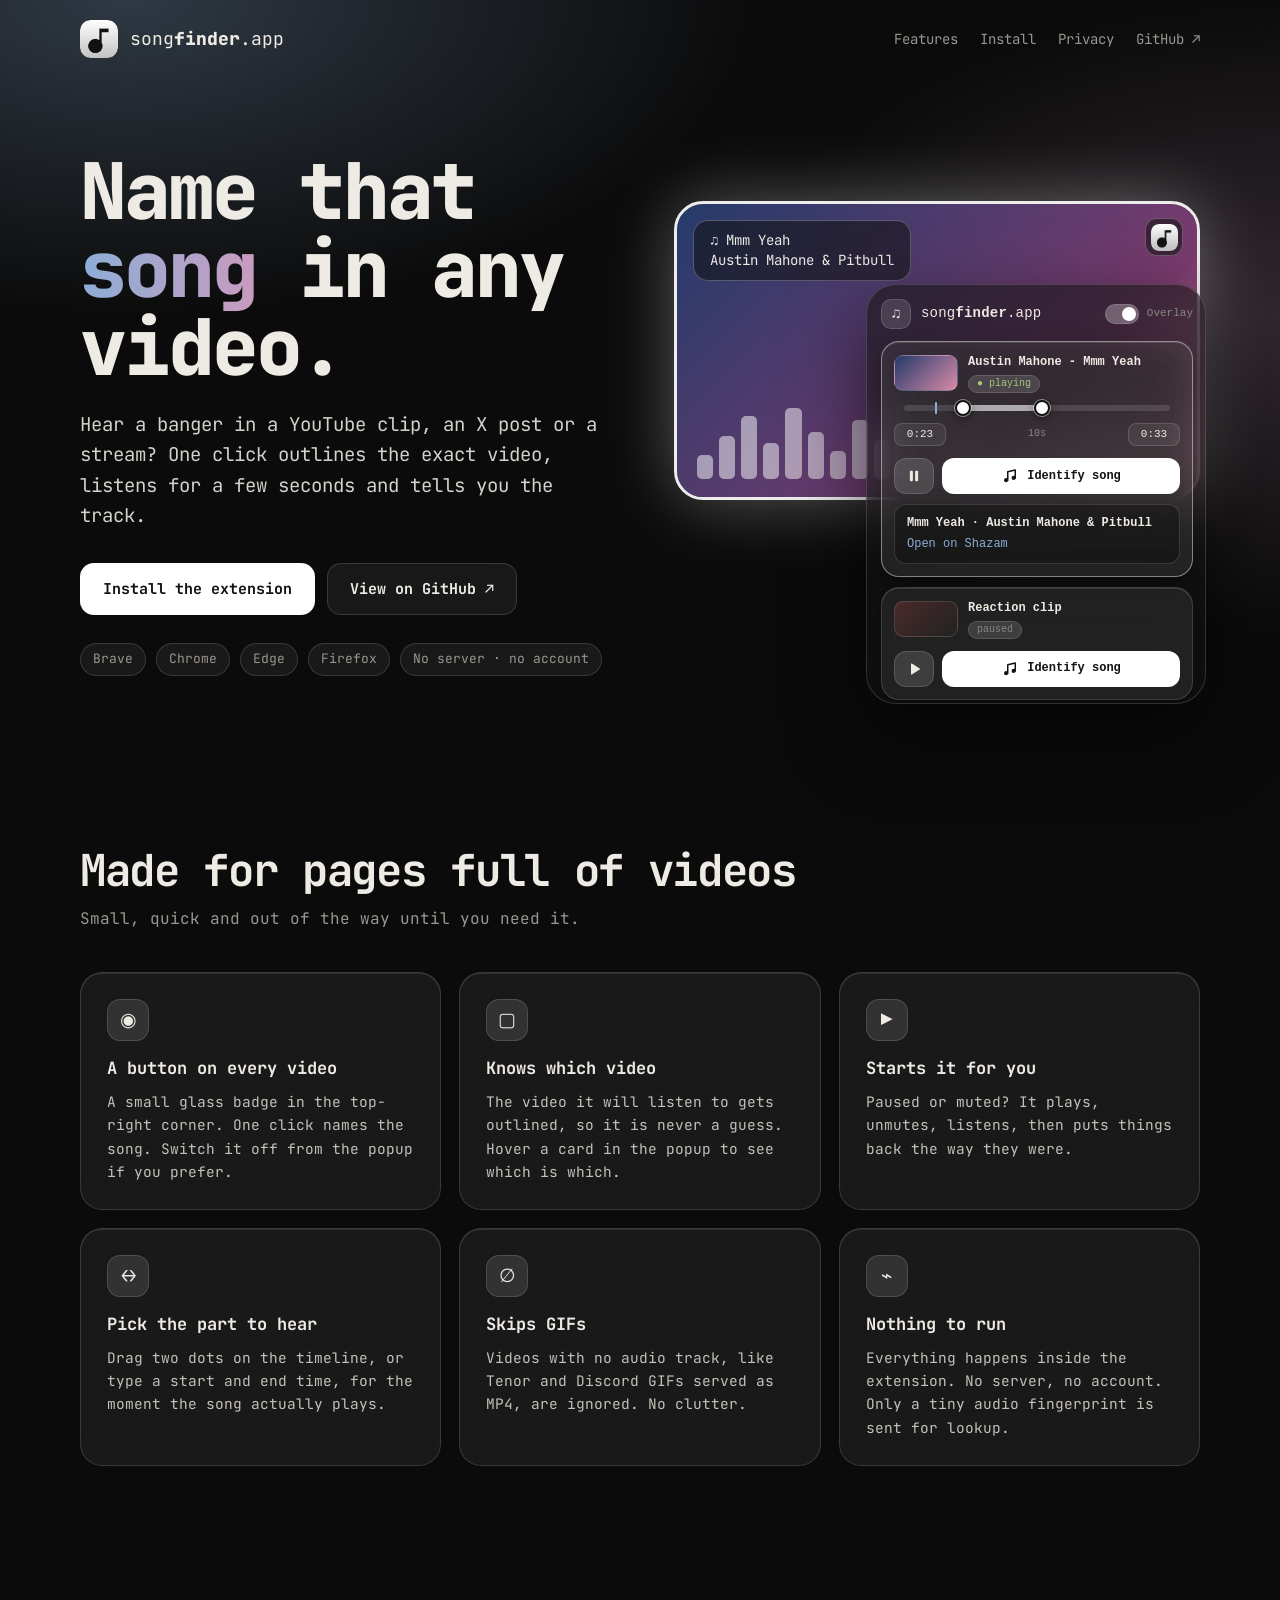
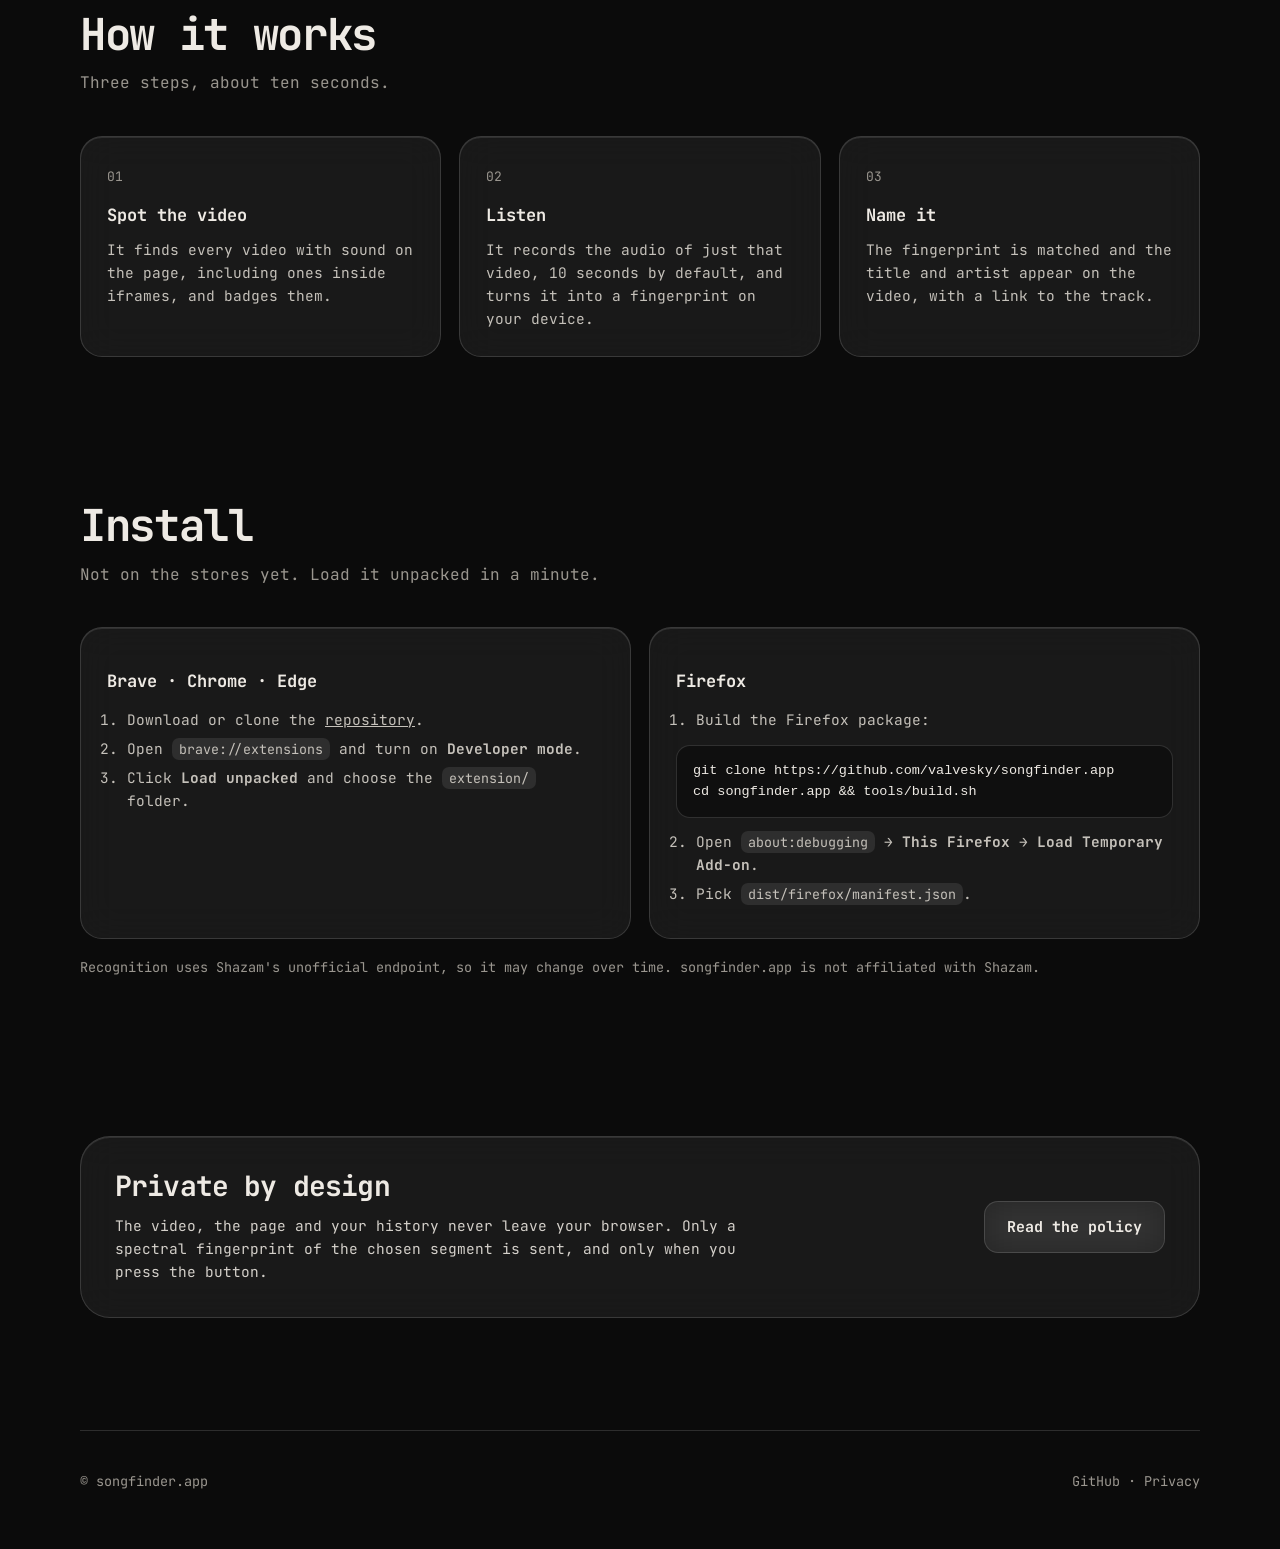
==== docs/index.html @ 54c0d018 "Rename to songfinder.app, Ghostty-style README, GitHub Pages site in docs/ Co-Authored-By: Claude So" ====
<!doctype html>
<html lang="en">
<head>
<meta charset="utf-8">
<meta name="viewport" content="width=device-width,initial-scale=1">
<title>songfinder.app: name the song in any video</title>
<meta name="description" content="A browser extension for Brave, Chrome, Edge and Firefox that outlines the video you're watching, listens for a few seconds and names the song. No server, no account.">
<link rel="icon" href="assets/icon.png">
<meta property="og:type" content="website">
<meta property="og:title" content="songfinder.app: name the song in any video">
<meta property="og:description" content="One click on any video. Outlines the right one, listens, names the track.">
<meta property="og:image" content="https://valvesky.github.io/songfinder.app/assets/social.png">
<meta name="twitter:card" content="summary_large_image">
<link rel="preconnect" href="https://fonts.googleapis.com"><link rel="preconnect" href="https://fonts.gstatic.com" crossorigin>
<link href="https://fonts.googleapis.com/css2?family=JetBrains+Mono:wght@400;500;700;800&display=swap" rel="stylesheet">
<link rel="stylesheet" href="site.css">
</head>
<body>
<div class="wrap">
  <nav>
    <a class="brand" href="./"><img src="assets/icon.png" alt=""><span>song<b>finder</b>.app</span></a>
    <div class="links"><a href="#features">Features</a><a href="#install">Install</a><a href="privacy.html">Privacy</a>
      <a class="keep" href="https://github.com/valvesky/songfinder.app">GitHub ↗</a></div>
  </nav>

  <header class="hero">
    <div>
      <h1>Name that <em>song</em> in any video.</h1>
      <p class="lead">Hear a banger in a YouTube clip, an X post or a stream? One click outlines the exact video, listens for a few seconds and tells you the track.</p>
      <div class="cta">
        <a class="btn primary" href="#install">Install the extension</a>
        <a class="btn" href="https://github.com/valvesky/songfinder.app">View on GitHub ↗</a>
      </div>
      <div class="chips"><span>Brave</span><span>Chrome</span><span>Edge</span><span>Firefox</span><span>No server · no account</span></div>
    </div>
    <div class="scene" aria-hidden="true">
      <div class="vid">
        <div class="tag">♫ Mmm Yeah
Austin Mahone &amp; Pitbull</div>
        <div class="badge"><img src="assets/icon.png" alt=""></div>
        <div class="bars"><i style="height:30%;animation-delay:-0.00s"></i><i style="height:55%;animation-delay:-0.13s"></i><i style="height:80%;animation-delay:-0.26s"></i><i style="height:45%;animation-delay:-0.39s"></i><i style="height:90%;animation-delay:-0.52s"></i><i style="height:60%;animation-delay:-0.65s"></i><i style="height:35%;animation-delay:-0.78s"></i><i style="height:75%;animation-delay:-0.91s"></i><i style="height:50%;animation-delay:-1.04s"></i><i style="height:95%;animation-delay:-1.17s"></i><i style="height:40%;animation-delay:-1.30s"></i><i style="height:70%;animation-delay:-1.43s"></i><i style="height:85%;animation-delay:-1.56s"></i><i style="height:30%;animation-delay:-1.69s"></i><i style="height:60%;animation-delay:-1.82s"></i><i style="height:80%;animation-delay:-1.95s"></i><i style="height:45%;animation-delay:-2.08s"></i><i style="height:65%;animation-delay:-2.21s"></i><i style="height:90%;animation-delay:-2.34s"></i><i style="height:50%;animation-delay:-2.47s"></i><i style="height:35%;animation-delay:-2.60s"></i><i style="height:70%;animation-delay:-2.73s"></i></div>
      </div>
      <div class="popup"><iframe src="assets/demo.html" title="songfinder.app popup" tabindex="-1"></iframe></div>
    </div>
  </header>

  <section id="features">
    <h2>Made for pages full of videos</h2>
    <p class="sub">Small, quick and out of the way until you need it.</p>
    <div class="grid">
      <div class="card"><div class="ico">◉</div><h3>A button on every video</h3><p>A small glass badge in the top-right corner. One click names the song. Switch it off from the popup if you prefer.</p></div>
      <div class="card"><div class="ico">▢</div><h3>Knows which video</h3><p>The video it will listen to gets outlined, so it is never a guess. Hover a card in the popup to see which is which.</p></div>
      <div class="card"><div class="ico">▶</div><h3>Starts it for you</h3><p>Paused or muted? It plays, unmutes, listens, then puts things back the way they were.</p></div>
      <div class="card"><div class="ico">↔</div><h3>Pick the part to hear</h3><p>Drag two dots on the timeline, or type a start and end time, for the moment the song actually plays.</p></div>
      <div class="card"><div class="ico">∅</div><h3>Skips GIFs</h3><p>Videos with no audio track, like Tenor and Discord GIFs served as MP4, are ignored. No clutter.</p></div>
      <div class="card"><div class="ico">⌁</div><h3>Nothing to run</h3><p>Everything happens inside the extension. No server, no account. Only a tiny audio fingerprint is sent for lookup.</p></div>
    </div>
  </section>

  <section class="steps">
    <h2>How it works</h2>
    <p class="sub">Three steps, about ten seconds.</p>
    <div class="grid">
      <div class="card"><span class="num">01</span><h3>Spot the video</h3><p>It finds every video with sound on the page, including ones inside iframes, and badges them.</p></div>
      <div class="card"><span class="num">02</span><h3>Listen</h3><p>It records the audio of just that video, 10 seconds by default, and turns it into a fingerprint on your device.</p></div>
      <div class="card"><span class="num">03</span><h3>Name it</h3><p>The fingerprint is matched and the title and artist appear on the video, with a link to the track.</p></div>
    </div>
  </section>

  <section id="install">
    <h2>Install</h2>
    <p class="sub">Not on the stores yet. Load it unpacked in a minute.</p>
    <div class="install">
      <div class="card"><h3>Brave · Chrome · Edge</h3>
        <ol><li>Download or clone the <a href="https://github.com/valvesky/songfinder.app">repository</a>.</li>
        <li>Open <code>brave://extensions</code> and turn on <b>Developer mode</b>.</li>
        <li>Click <b>Load unpacked</b> and choose the <code>extension/</code> folder.</li></ol></div>
      <div class="card"><h3>Firefox</h3>
        <ol><li>Build the Firefox package:</li></ol>
        <pre>git clone https://github.com/valvesky/songfinder.app
cd songfinder.app &amp;&amp; tools/build.sh</pre>
        <ol start="2"><li>Open <code>about:debugging</code> → <b>This Firefox</b> → <b>Load Temporary Add-on</b>.</li>
        <li>Pick <code>dist/firefox/manifest.json</code>.</li></ol></div>
    </div>
    <p class="note">Recognition uses Shazam's unofficial endpoint, so it may change over time. songfinder.app is not affiliated with Shazam.</p>
  </section>

  <section>
    <div class="card privacy">
      <div><h2 style="font-size:28px">Private by design</h2>
      <p>The video, the page and your history never leave your browser. Only a spectral fingerprint of the chosen segment is sent, and only when you press the button.</p></div>
      <a class="btn" href="privacy.html">Read the policy</a>
    </div>
  </section>

  <footer>
    <span>© songfinder.app</span>
    <span><a href="https://github.com/valvesky/songfinder.app">GitHub</a> · <a href="privacy.html">Privacy</a></span>
  </footer>
</div>
</body>
</html>
---- docs/site.css ----
/* songfinder.app website. Palette from the Godgun theme (charcoal glass, white signal). */
:root{--bg:#0b0b0b;--fg:#eeeae4;--muted:#9a968f;--glass:rgba(255,255,255,.06);--glass-hi:rgba(255,255,255,.11);
  --edge:rgba(255,255,255,.14);--blue:#8caed6;--pink:#c99bbf;--radius:22px;
  --mono:"JetBrains Mono","JetBrainsMono Nerd Font",ui-monospace,SFMono-Regular,Menlo,monospace}
*{box-sizing:border-box}
html,body{overflow-x:clip}
html{scroll-behavior:smooth}
body{margin:0;color:var(--fg);font:16px/1.6 var(--mono);background:
  radial-gradient(70% 50% at 10% 0%,rgba(140,174,214,.28),transparent 70%),
  radial-gradient(60% 50% at 100% 35%,rgba(201,155,191,.2),transparent 70%),var(--bg);background-attachment:fixed}
a{color:inherit}
.wrap{width:min(1120px,100% - 32px);margin:0 auto}

nav{display:flex;align-items:center;justify-content:space-between;padding:20px 0}
.brand{display:flex;align-items:center;gap:12px;text-decoration:none;font-size:18px}
.brand img{width:38px;height:38px;border-radius:11px}
.brand b{font-weight:800}
.links{display:flex;gap:22px;font-size:14px;color:var(--muted)}
.links a{text-decoration:none}.links a:hover{color:var(--fg)}

.hero{display:grid;grid-template-columns:1.05fr 1fr;gap:48px;align-items:center;padding:56px 0 80px}
h1{font-size:clamp(40px,6.2vw,78px);line-height:1;letter-spacing:-.04em;margin:0 0 24px;font-weight:800}
h1 em{font-style:normal;background:linear-gradient(90deg,var(--blue),var(--pink));-webkit-background-clip:text;background-clip:text;color:transparent}
.lead{font-size:19px;color:#d4d0ca;max-width:560px;margin:0 0 32px}
.cta{display:flex;gap:12px;flex-wrap:wrap}
.btn{display:inline-flex;align-items:center;gap:10px;padding:13px 22px;border-radius:14px;text-decoration:none;font-weight:700;font-size:15px;
  border:1px solid var(--edge);background:var(--glass);backdrop-filter:blur(16px);transition:transform .15s,background .15s}
.btn:hover{transform:translateY(-2px);background:var(--glass-hi)}
.btn.primary{background:#fff;color:#121212}
.btn.primary:hover{background:#fff;opacity:.92}
.chips{display:flex;gap:10px;flex-wrap:wrap;margin-top:28px;color:var(--muted);font-size:13px}
.chips span{padding:5px 12px;border-radius:999px;border:1px solid var(--edge);background:var(--glass)}

/* hero scene */
.scene{position:relative;height:560px}
.vid{position:absolute;left:0;top:70px;width:min(100%,520px);aspect-ratio:16/9;border-radius:26px;
  background:linear-gradient(135deg,#243b6b,#7a3b6e 70%,#d98aa8);
  outline:3px solid rgba(255,255,255,.92);box-shadow:0 0 0 3px rgba(0,0,0,.55),0 0 70px rgba(255,255,255,.35)}
.vid .tag{position:absolute;left:16px;top:16px;padding:10px 16px;border-radius:15px;font-size:14px;line-height:1.4;white-space:pre;
  background:rgba(18,18,18,.55);border:1px solid rgba(255,255,255,.25);backdrop-filter:blur(16px)}
.vid .badge{position:absolute;right:14px;top:14px;width:38px;height:38px;border-radius:12px;display:grid;place-items:center;
  background:rgba(18,18,18,.55);border:1px solid rgba(255,255,255,.25);backdrop-filter:blur(16px)}
.vid .badge img{width:27px;height:27px;border-radius:8px}
.bars{position:absolute;left:0;right:0;bottom:0;height:96px;display:flex;align-items:flex-end;gap:6px;padding:0 20px 18px}
.bars i{flex:1;border-radius:5px;background:rgba(255,255,255,.5);animation:bar 1.4s ease-in-out infinite alternate}
@keyframes bar{from{transform:scaleY(.45)}to{transform:scaleY(1)}}
.bars i{transform-origin:bottom}
.popup{position:absolute;right:-6px;top:150px;width:340px;height:420px;border-radius:30px;overflow:hidden;border:1px solid var(--edge);
  background:rgba(20,20,20,.6);backdrop-filter:blur(24px);box-shadow:0 30px 80px rgba(0,0,0,.6)}
.popup iframe{width:340px;height:100%;border:0;display:block}

section{padding:72px 0}
h2{font-size:clamp(28px,4vw,44px);letter-spacing:-.03em;margin:0 0 12px;line-height:1.1}
.sub{color:var(--muted);margin:0 0 40px;max-width:640px}
.grid{display:grid;grid-template-columns:repeat(3,1fr);gap:18px}
.card{padding:26px;border-radius:var(--radius);background:var(--glass);border:1px solid var(--edge);backdrop-filter:blur(18px);
  box-shadow:inset 0 1px 0 rgba(255,255,255,.1)}
.card h3{margin:14px 0 8px;font-size:17px}
.card p{margin:0;color:#c5c1ba;font-size:14.5px}
.ico{width:42px;height:42px;border-radius:13px;display:grid;place-items:center;background:var(--glass-hi);border:1px solid var(--edge);font-size:19px}
.steps .num{font-size:13px;color:var(--muted)}

.install{display:grid;grid-template-columns:1fr 1fr;gap:18px}
ol{margin:12px 0 0;padding-left:20px;color:#c5c1ba;font-size:14.5px}
ol li{margin:6px 0}
code{font:inherit;font-size:.92em;padding:2px 7px;border-radius:7px;background:rgba(255,255,255,.09)}
pre{margin:14px 0 0;padding:14px 16px;border-radius:14px;background:rgba(0,0,0,.4);border:1px solid var(--edge);overflow:auto;font-size:13.5px}
.note{margin-top:18px;color:var(--muted);font-size:13.5px}

.privacy{padding:34px;border-radius:30px;display:flex;gap:28px;align-items:center;justify-content:space-between;flex-wrap:wrap}
.privacy p{margin:0;max-width:640px;color:#d4d0ca}

footer{padding:40px 0 56px;color:var(--muted);font-size:13.5px;display:flex;gap:16px;justify-content:space-between;flex-wrap:wrap;border-top:1px solid var(--edge);margin-top:40px}
footer a{text-decoration:none}footer a:hover{color:var(--fg)}

/* long-form pages */
body.doc .prose{width:min(720px,100% - 32px);margin:56px auto}
.prose h1{font-size:40px}
.prose p{color:#d4d0ca}
.prose a{color:var(--blue)}
.back{display:inline-block;margin-bottom:24px;text-decoration:none;color:var(--muted)!important}

@media(max-width:900px){
  .hero{grid-template-columns:1fr;padding-top:24px}
  .grid,.install{grid-template-columns:1fr}
  .scene{height:600px}
  .popup{right:auto;left:50%;transform:translateX(-50%);max-width:100%}
  .links a:not(.keep){display:none}
}
@media(prefers-reduced-motion:reduce){.bars i{animation:none}html{scroll-behavior:auto}}
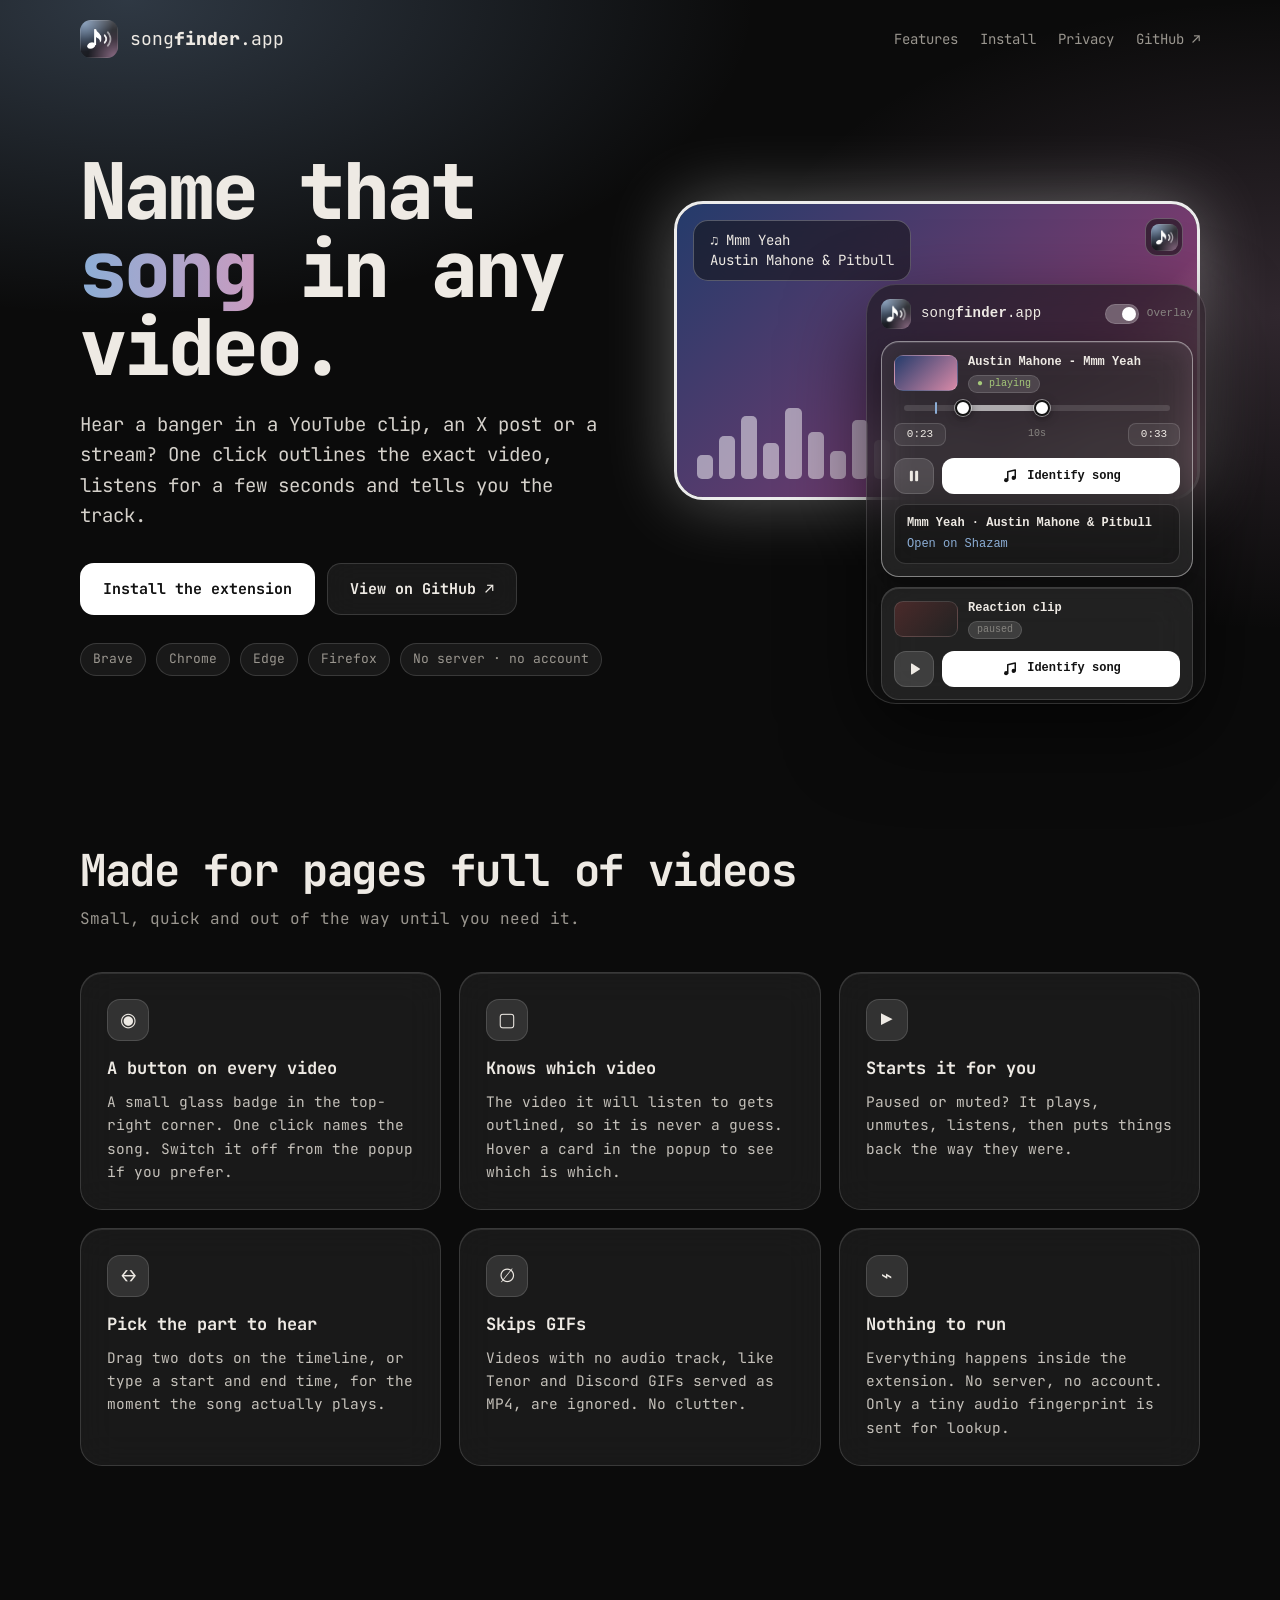
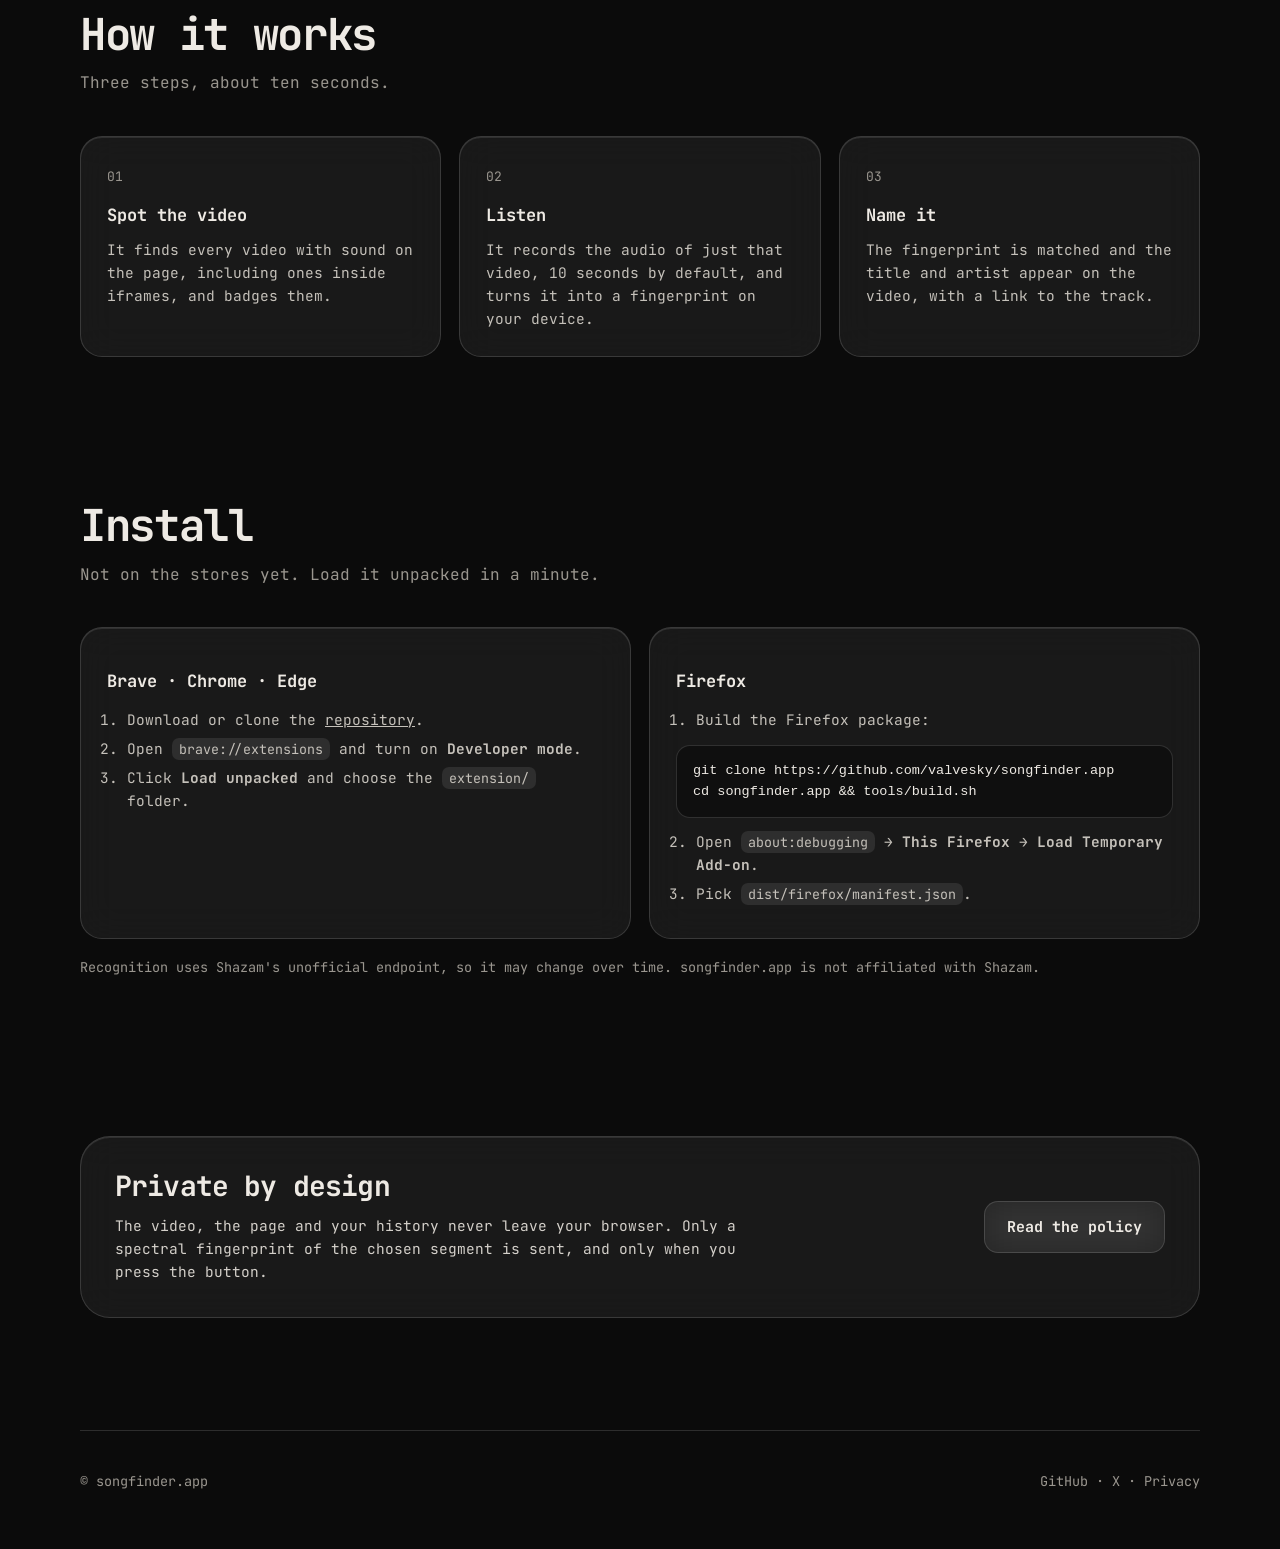
==== commit 4c4e7045: "Anchor the glowing outline to the video; add GitHub and X footer Co-Authored-By: Claude Sonnet 5.5 <" ====
--- a/docs/index.html
+++ b/docs/index.html
@@ -95,7 +95,7 @@
 
   <footer>
     <span>© songfinder.app</span>
-    <span><a href="https://github.com/valvesky/songfinder.app">GitHub</a> · <a href="privacy.html">Privacy</a></span>
+    <span><a href="https://github.com/valvesky/songfinder.app">GitHub</a> · <a href="https://x.com/ValvesXYZ">X</a> · <a href="privacy.html">Privacy</a></span>
   </footer>
 </div>
 </body>
--- a/docs/site.css
+++ b/docs/site.css
@@ -60,6 +60,7 @@
 .ico{width:42px;height:42px;border-radius:13px;display:grid;place-items:center;background:var(--glass-hi);border:1px solid var(--edge);font-size:19px}
 .steps .num{font-size:13px;color:var(--muted)}
 
+.grid>*,.install>*{min-width:0}
 .install{display:grid;grid-template-columns:1fr 1fr;gap:18px}
 ol{margin:12px 0 0;padding-left:20px;color:#c5c1ba;font-size:14.5px}
 ol li{margin:6px 0}
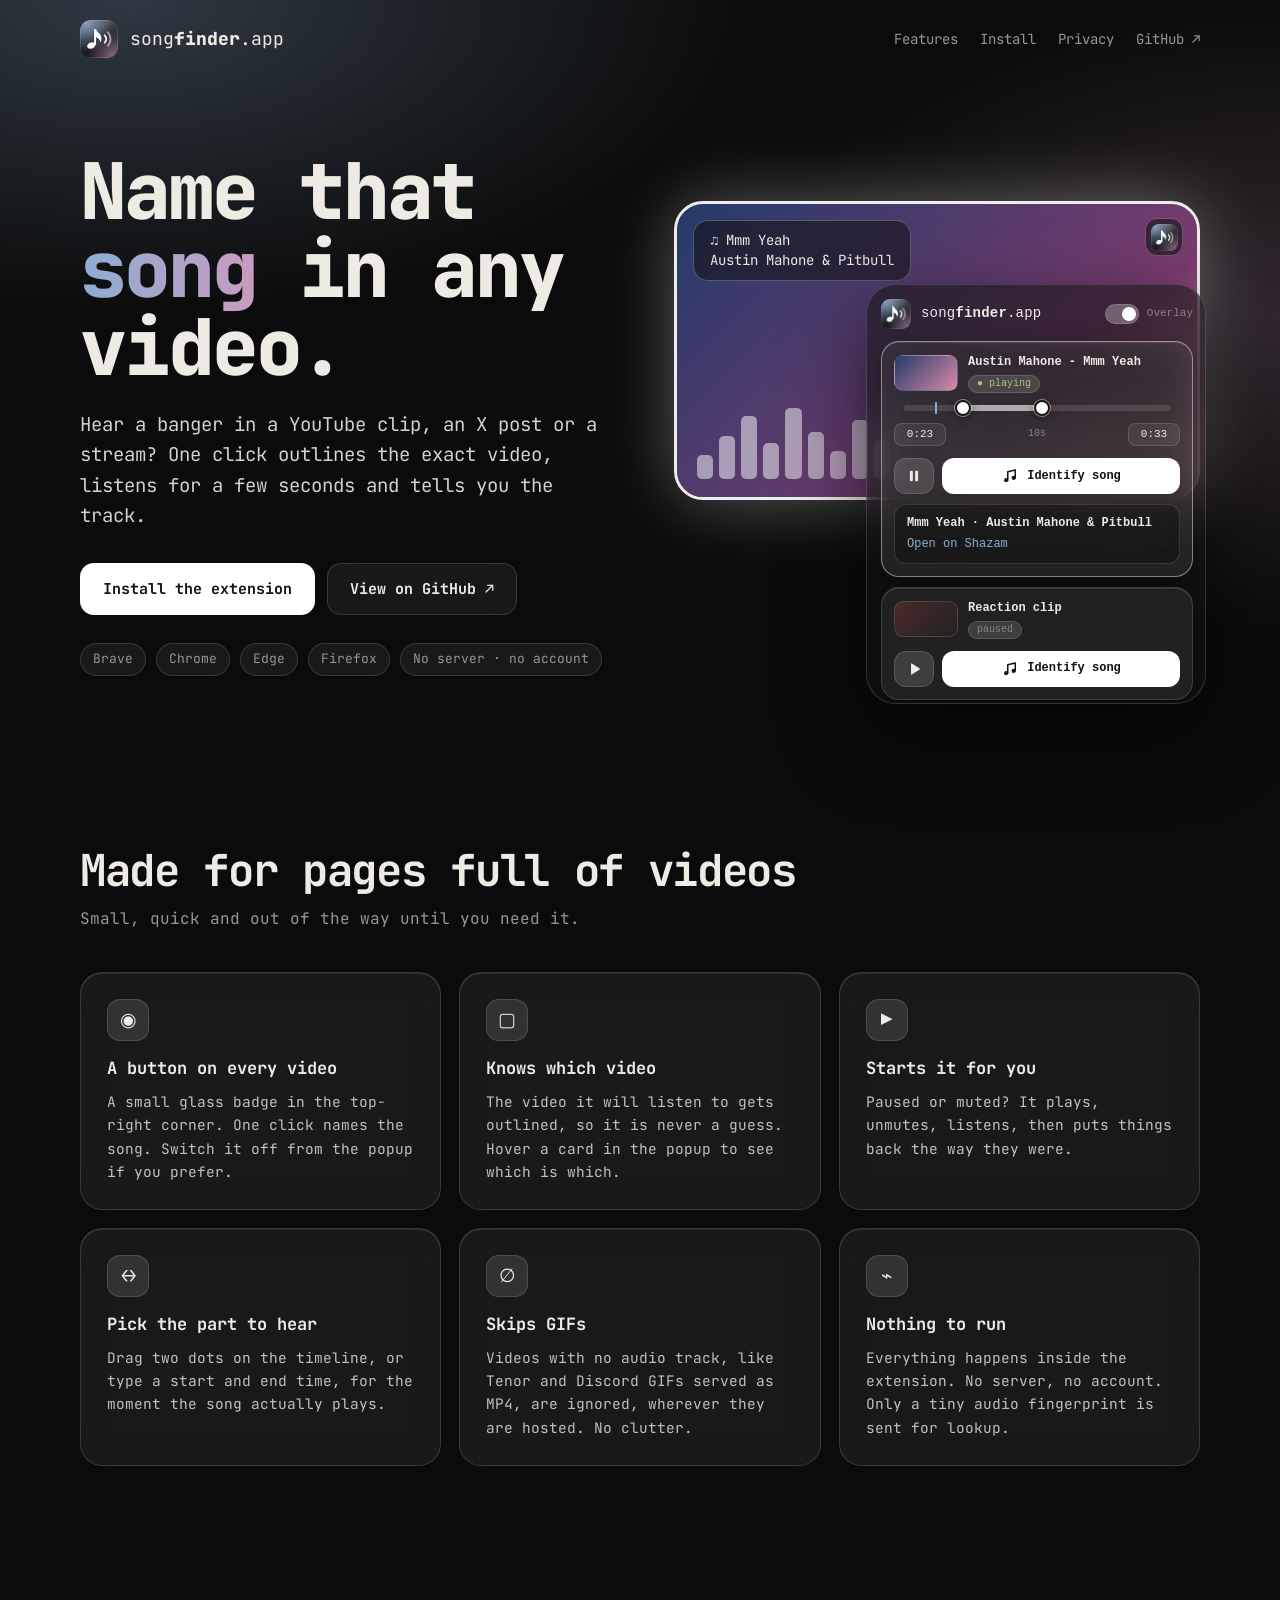
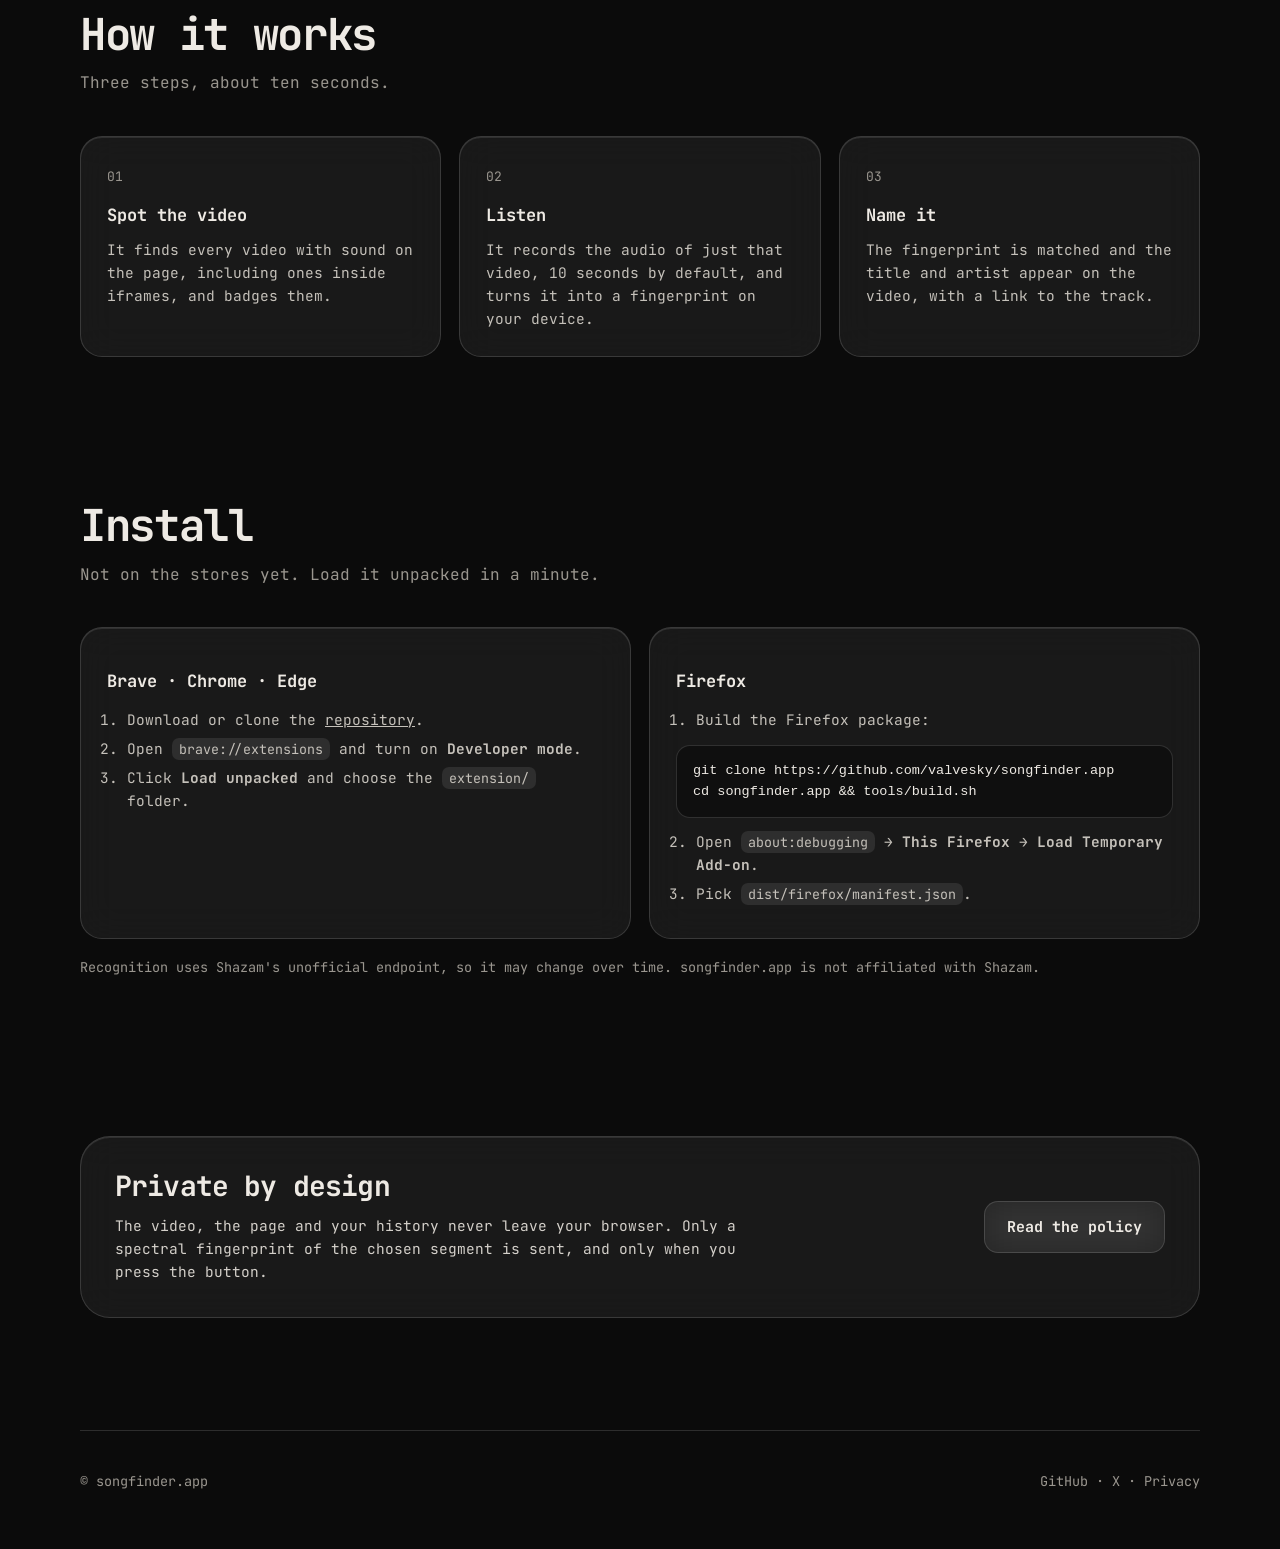
==== commit 37dcd4c6: "Fix GIF detection for cross-origin videos, stronger glow, short-clip rewind, bare footer icons Co-Au" ====
--- a/docs/index.html
+++ b/docs/index.html
@@ -52,7 +52,7 @@
       <div class="card"><div class="ico">▢</div><h3>Knows which video</h3><p>The video it will listen to gets outlined, so it is never a guess. Hover a card in the popup to see which is which.</p></div>
       <div class="card"><div class="ico">▶</div><h3>Starts it for you</h3><p>Paused or muted? It plays, unmutes, listens, then puts things back the way they were.</p></div>
       <div class="card"><div class="ico">↔</div><h3>Pick the part to hear</h3><p>Drag two dots on the timeline, or type a start and end time, for the moment the song actually plays.</p></div>
-      <div class="card"><div class="ico">∅</div><h3>Skips GIFs</h3><p>Videos with no audio track, like Tenor and Discord GIFs served as MP4, are ignored. No clutter.</p></div>
+      <div class="card"><div class="ico">∅</div><h3>Skips GIFs</h3><p>Videos with no audio track, like Tenor and Discord GIFs served as MP4, are ignored, wherever they are hosted. No clutter.</p></div>
       <div class="card"><div class="ico">⌁</div><h3>Nothing to run</h3><p>Everything happens inside the extension. No server, no account. Only a tiny audio fingerprint is sent for lookup.</p></div>
     </div>
   </section>
